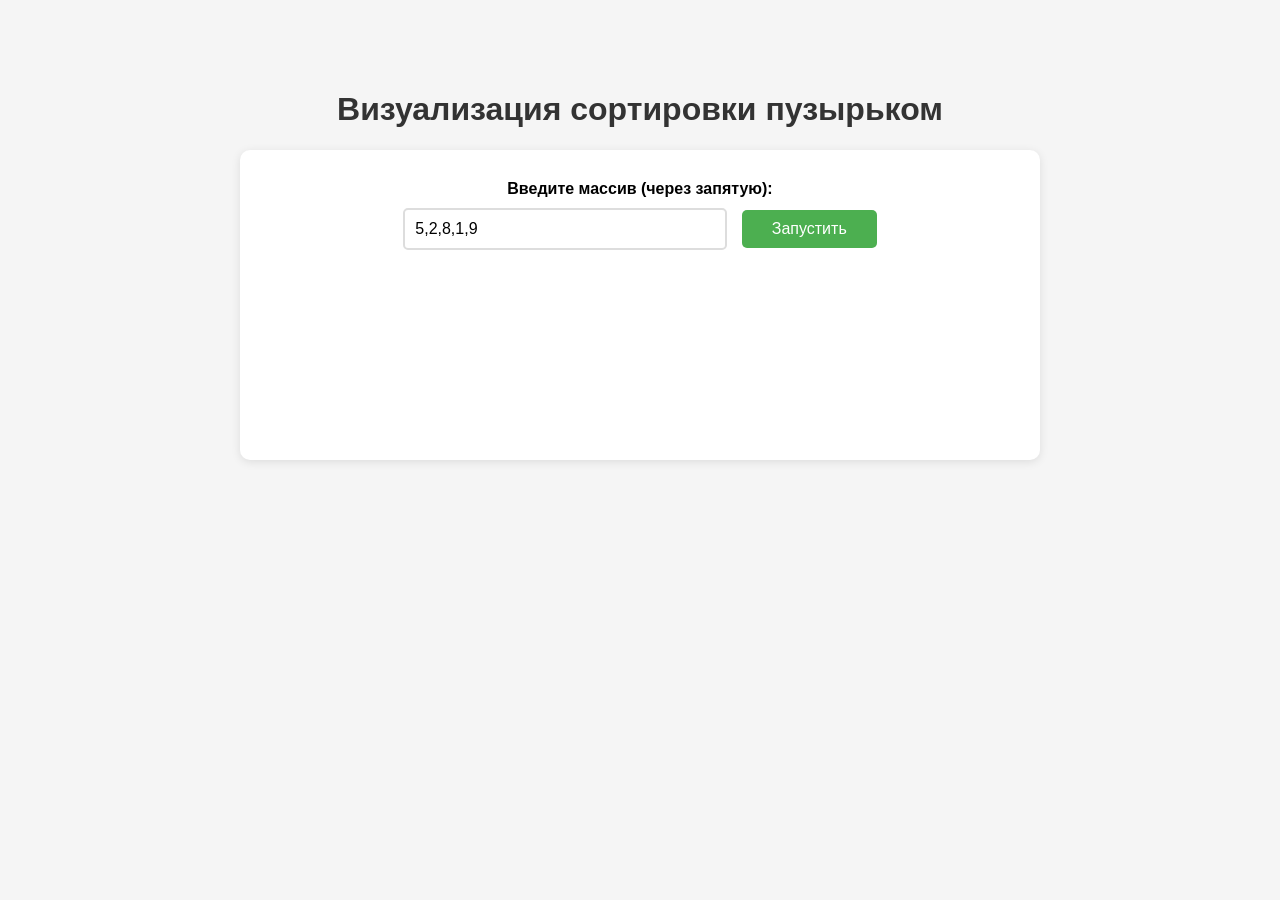
==== src/AlgoViz.Client/index.html @ 1e24cc72 "Добавлен фронт сделанный с ai Не вижу смысла делать фронт самому на данном этапе" ====
<!DOCTYPE html>
<html lang="ru">

<head>
    <meta charset="UTF-8">
    <meta name="viewport" content="width=device-width, initial-scale=1.0">
    <title>AlgoViz - Bubble Sort</title>
    <link rel="stylesheet" href="style.css">
</head>

<body>
    <h1>Визуализация сортировки пузырьком</h1>

    <div class="container">
        <div class="input-section">
            <label for="arrayInput">Введите массив (через запятую):</label>
            <input type="text" id="arrayInput" placeholder="5,2,8,1,9" value="5,2,8,1,9">
            <button id="runButton" onclick="runSort()">Запустить</button>
        </div>

        <div id="stepDescription"></div>

        <div id="visualization" class="visualization"></div>
    </div>

    <script src="script.js"></script>
</body>

</html>
---- src/AlgoViz.Client/style.css ----
body {
    font-family: Arial, sans-serif;
    max-width: 800px;
    margin: 50px auto;
    padding: 20px;
    background: #f5f5f5;
}

h1 {
    text-align: center;
    color: #333;
}

.container {
    background: white;
    padding: 30px;
    border-radius: 10px;
    box-shadow: 0 2px 10px rgba(0, 0, 0, 0.1);
}

.input-section {
    margin-bottom: 30px;
    text-align: center;
}

label {
    display: block;
    margin-bottom: 10px;
    font-weight: bold;
}

#arrayInput {
    padding: 10px;
    width: 300px;
    font-size: 16px;
    border: 2px solid #ddd;
    border-radius: 5px;
}

button {
    padding: 10px 30px;
    margin-left: 10px;
    font-size: 16px;
    background: #4CAF50;
    color: white;
    border: none;
    border-radius: 5px;
    cursor: pointer;
}

button:hover {
    background: #45a049;
}

#stepDescription {
    text-align: center;
    font-size: 18px;
    margin: 20px 0;
    min-height: 30px;
    color: #555;
}

.visualization {
    display: flex;
    justify-content: center;
    gap: 10px;
    min-height: 100px;
    align-items: flex-end;
}

.array-item {
    width: 60px;
    height: 60px;
    display: flex;
    align-items: center;
    justify-content: center;
    background: #2196F3;
    color: white;
    font-size: 24px;
    font-weight: bold;
    border-radius: 5px;
    transition: all 0.3s ease;
}

.compared {
    background: #FF9800;
    transform: scale(1.1);
}

.swapped {
    background: #4CAF50;
    transform: scale(1.1);
}
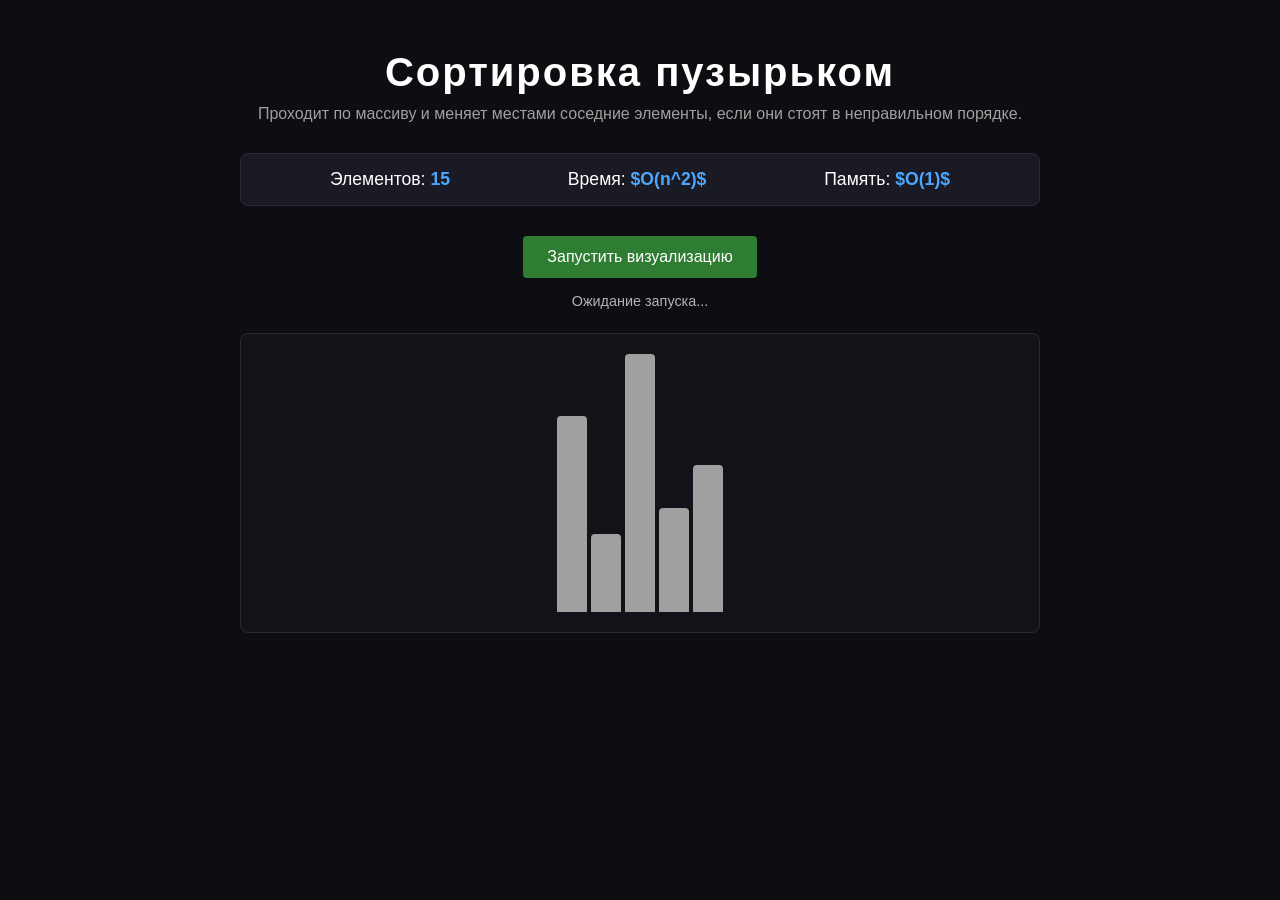
==== commit 48a96889: "refactor: немного изменён фронт" ====
--- a/src/AlgoViz.Client/index.html
+++ b/src/AlgoViz.Client/index.html
@@ -1,29 +1,31 @@
 <!DOCTYPE html>
 <html lang="ru">
-
 <head>
     <meta charset="UTF-8">
     <meta name="viewport" content="width=device-width, initial-scale=1.0">
-    <title>AlgoViz - Bubble Sort</title>
+    <title>AlgoViz - Сортировка</title>
     <link rel="stylesheet" href="style.css">
 </head>
-
 <body>
-    <h1>Визуализация сортировки пузырьком</h1>
-
     <div class="container">
-        <div class="input-section">
-            <label for="arrayInput">Введите массив (через запятую):</label>
-            <input type="text" id="arrayInput" placeholder="5,2,8,1,9" value="5,2,8,1,9">
-            <button id="runButton" onclick="runSort()">Запустить</button>
+        <h1>Сортировка пузырьком</h1>
+        <p class="description">Проходит по массиву и меняет местами соседние элементы, если они стоят в неправильном порядке.</p>
+        
+        <div class="stats-panel">
+            <span>Элементов: <span id="el-count" class="highlight">15</span></span>
+            <span>Время: <span class="highlight">$O(n^2)$</span></span>
+            <span>Память: <span class="highlight">$O(1)$</span></span>
         </div>
 
-        <div id="stepDescription"></div>
+        <div class="controls">
+            <button id="start-btn">Запустить визуализацию</button>
+            <p id="status-text">Ожидание запуска...</p>
+        </div>
 
-        <div id="visualization" class="visualization"></div>
+        <div id="visualization-container" class="visualization-container">
+            </div>
     </div>
 
     <script src="script.js"></script>
 </body>
-
 </html>
--- a/src/AlgoViz.Client/style.css
+++ b/src/AlgoViz.Client/style.css
@@ -1,93 +1,102 @@
+* {
+    box-sizing: border-box;
+    margin: 0;
+    padding: 0;
+    font-family: 'Segoe UI', Tahoma, Geneva, Verdana, sans-serif;
+}
+
 body {
-    font-family: Arial, sans-serif;
-    max-width: 800px;
-    margin: 50px auto;
-    padding: 20px;
-    background: #f5f5f5;
+    background-color: #0d0d12;
+    color: #ffffff;
+    display: flex;
+    justify-content: center;
+    padding-top: 50px;
+    min-height: 100vh;
+}
+
+.container {
+    width: 800px;
+    text-align: center;
 }
 
 h1 {
-    text-align: center;
-    color: #333;
+    font-size: 2.5rem;
+    letter-spacing: 2px;
+    margin-bottom: 10px;
 }
 
-.container {
-    background: white;
-    padding: 30px;
-    border-radius: 10px;
-    box-shadow: 0 2px 10px rgba(0, 0, 0, 0.1);
+.description {
+    color: #a0a0a0;
+    margin-bottom: 30px;
 }
 
-.input-section {
+.stats-panel {
+    background-color: #1a1a24;
+    border: 1px solid #2a2a35;
+    border-radius: 8px;
+    padding: 15px 30px;
+    display: flex;
+    justify-content: space-around;
     margin-bottom: 30px;
-    text-align: center;
+    font-size: 1.1rem;
 }
 
-label {
-    display: block;
-    margin-bottom: 10px;
+.highlight {
+    color: #4da6ff;
     font-weight: bold;
 }
 
-#arrayInput {
-    padding: 10px;
-    width: 300px;
-    font-size: 16px;
-    border: 2px solid #ddd;
-    border-radius: 5px;
+.controls {
+    margin-bottom: 20px;
 }
 
 button {
-    padding: 10px 30px;
-    margin-left: 10px;
-    font-size: 16px;
-    background: #4CAF50;
+    background-color: #2e7d32;
     color: white;
     border: none;
-    border-radius: 5px;
+    padding: 12px 24px;
+    font-size: 1rem;
+    border-radius: 4px;
     cursor: pointer;
+    transition: background-color 0.3s;
 }
 
 button:hover {
-    background: #45a049;
+    background-color: #1b5e20;
 }
 
-#stepDescription {
-    text-align: center;
-    font-size: 18px;
-    margin: 20px 0;
-    min-height: 30px;
-    color: #555;
+button:disabled {
+    background-color: #555;
+    cursor: not-allowed;
 }
 
-.visualization {
-    display: flex;
-    justify-content: center;
-    gap: 10px;
-    min-height: 100px;
-    align-items: flex-end;
+#status-text {
+    margin-top: 15px;
+    color: #b3b3b3;
+    font-size: 0.9rem;
+    height: 20px;
 }
 
-.array-item {
-    width: 60px;
-    height: 60px;
+.visualization-container {
+    height: 300px;
+    background-color: #121218;
+    border: 1px solid #2a2a35;
+    border-radius: 8px;
     display: flex;
-    align-items: center;
+    align-items: flex-end;
     justify-content: center;
-    background: #2196F3;
-    color: white;
-    font-size: 24px;
-    font-weight: bold;
-    border-radius: 5px;
-    transition: all 0.3s ease;
+    padding: 20px;
+    gap: 4px;
 }
 
-.compared {
-    background: #FF9800;
-    transform: scale(1.1);
+.bar {
+    width: 30px;
+    background-color: #a0a0a0; /* Базовый серый цвет */
+    border-radius: 4px 4px 0 0;
+    transition: background-color 0.1s;
 }
 
-.swapped {
-    background: #4CAF50;
-    transform: scale(1.1);
-}+/* Цвета для состояний анимации */
+.bar.sorted { background-color: #8bc34a; } /* Зеленый - отсортировано */
+.bar.compared { background-color: #ffeb3b; } /* Желтый - сравнение */
+.bar.swapped { background-color: #ff4081; } /* Розовый - обмен (как на фото) */
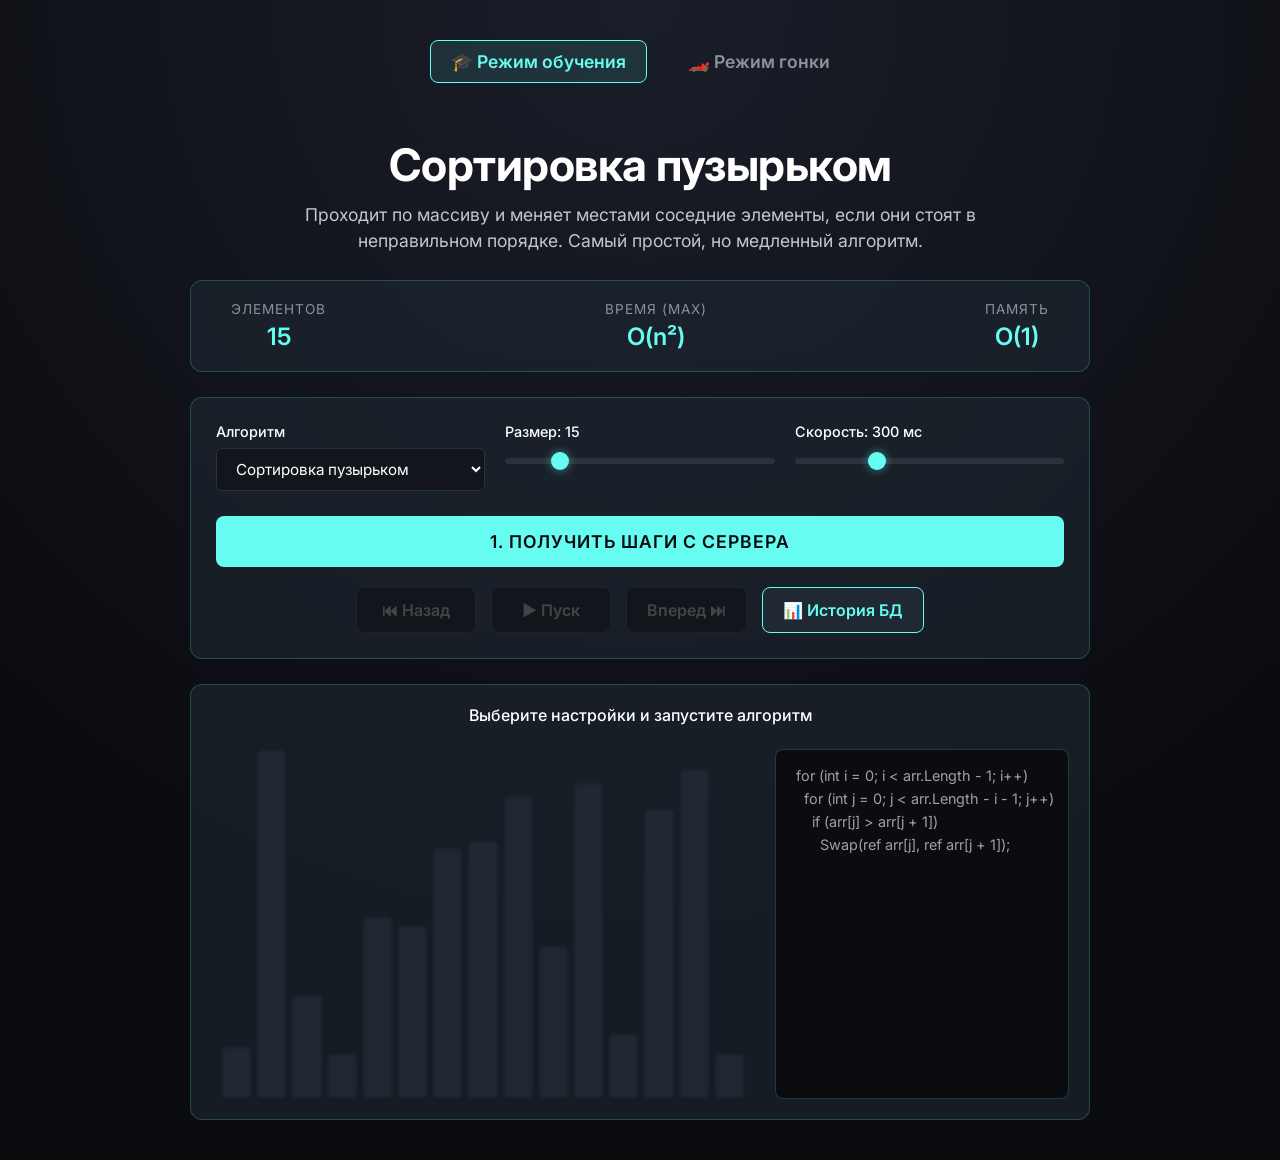
==== commit 5db493ba: "Масштабное обновление, превращающее визуализатор в полноценный образовательный продукт.  Бэкенд (C# " ====
--- a/src/AlgoViz.Client/index.html
+++ b/src/AlgoViz.Client/index.html
@@ -3,28 +3,105 @@
 <head>
     <meta charset="UTF-8">
     <meta name="viewport" content="width=device-width, initial-scale=1.0">
-    <title>AlgoViz - Сортировка</title>
+    <title>AlgoViz - Визуализатор алгоритмов</title>
+    <link href="https://fonts.googleapis.com/css2?family=Inter:wght@400;500;600;700&display=swap" rel="stylesheet">
     <link rel="stylesheet" href="style.css">
 </head>
 <body>
     <div class="container">
-        <h1>Сортировка пузырьком</h1>
-        <p class="description">Проходит по массиву и меняет местами соседние элементы, если они стоят в неправильном порядке.</p>
+        <nav class="top-nav">
+            <a href="index.html" class="nav-link active">🎓 Режим обучения</a>
+            <a href="race.html" class="nav-link">🏎️ Режим гонки</a>
+        </nav>
+        <div class="header-info">
+            <h1 id="algo-title">Сортировка пузырьком</h1>
+            <p id="algo-desc" class="description">Проходит по массиву и меняет местами соседние элементы, если они стоят в неправильном порядке.</p>
+        </div>
         
         <div class="stats-panel">
-            <span>Элементов: <span id="el-count" class="highlight">15</span></span>
-            <span>Время: <span class="highlight">$O(n^2)$</span></span>
-            <span>Память: <span class="highlight">$O(1)$</span></span>
+            <div class="stat-box">
+                <span class="stat-label">Элементов</span>
+                <span id="el-count" class="stat-value highlight">15</span>
+            </div>
+            <div class="stat-box">
+                <span class="stat-label">Время (Max)</span>
+                <span id="time-complexity" class="stat-value highlight">O(n²)</span>
+            </div>
+            <div class="stat-box">
+                <span class="stat-label">Память</span>
+                <span id="space-complexity" class="stat-value highlight">O(1)</span>
+            </div>
         </div>
 
-        <div class="controls">
-            <button id="start-btn">Запустить визуализацию</button>
-            <p id="status-text">Ожидание запуска...</p>
+        <div class="dashboard-panel">
+            <div class="controls-grid">
+                <div class="control-group">
+                    <label>Алгоритм</label>
+                    <select id="algorithmSelect" class="modern-select">
+                        <option value="bubble">Сортировка пузырьком</option>
+                        <option value="selection">Сортировка выбором</option>
+                        <option value="quick">Быстрая сортировка</option>
+                        <option value="merge">Сортировка слиянием</option>
+                    </select>
+                </div>
+
+                <div class="control-group">
+                    <label for="sizeSlider">Размер: <span id="sizeValue">15</span></label>
+                    <input type="range" id="sizeSlider" min="5" max="60" value="15" class="modern-slider">
+                </div>
+
+                <div class="control-group">
+                    <label for="speedSlider">Скорость: <span id="speedValue">300</span> мс</label>
+                    <input type="range" id="speedSlider" min="10" max="1000" value="300" step="10" class="modern-slider">
+                </div>
+            </div>
+            
+           <div class="action-row">
+                <button id="start-btn" class="glow-on-hover">1. Получить шаги с сервера</button>
+            </div>
+
+            <div class="player-controls">
+                <button id="btn-prev" class="player-btn" disabled>⏮ Назад</button>
+                <button id="btn-play-pause" class="player-btn" disabled>▶ Пуск</button>
+                <button id="btn-next" class="player-btn" disabled>Вперед ⏭</button>
+                <button id="btn-history" class="player-btn" style="border-color: var(--accent);">📊 История БД</button>
+            </div>
         </div>
 
-        <div id="visualization-container" class="visualization-container">
+        <div class="visualization-wrapper">
+            <p id="status-text">Выберите настройки и запустите алгоритм</p>
+    
+            <div class="viz-and-code-layout">
+                <div id="visualization-container" class="visualization-container"></div>
+        
+                <div class="code-panel">
+                    <pre id="code-block">
+                        </pre>
+                </div>
             </div>
+        </div>
     </div>
+
+    <div id="history-modal" class="modal">
+    <div class="modal-content">
+        <span class="close-btn" id="close-history">&times;</span>
+        <h2>История запусков (PostgreSQL)</h2>
+        <div class="table-container">
+            <table class="history-table">
+                <thead>
+                    <tr>
+                        <th>ID</th>
+                        <th>Алгоритм</th>
+                        <th>Размер</th>
+                        <th>Шагов</th>
+                        <th>Время запуска</th>
+                    </tr>
+                </thead>
+                <tbody id="history-tbody"></tbody>
+            </table>
+        </div>
+    </div>
+</div>
 
     <script src="script.js"></script>
 </body>
--- a/src/AlgoViz.Client/style.css
+++ b/src/AlgoViz.Client/style.css
@@ -1,102 +1,441 @@
+:root {
+    --bg-color: #0b0c10;
+    --panel-bg: rgba(31, 40, 51, 0.6);
+    --border-color: rgba(102, 252, 241, 0.2);
+    --text-main: #c5c6c7;
+    --text-light: #ffffff;
+    --accent: #66fcf1;
+    --accent-hover: #45a29e;
+    
+    /* Цвета анимации */
+    --bar-default: #1f2833;
+    --bar-compared: #f2a900;
+    --bar-swapped: #ff4081;
+    --bar-sorted: #00e676;
+}
+
 * {
     box-sizing: border-box;
     margin: 0;
     padding: 0;
-    font-family: 'Segoe UI', Tahoma, Geneva, Verdana, sans-serif;
+    font-family: 'Inter', sans-serif;
 }
 
 body {
-    background-color: #0d0d12;
-    color: #ffffff;
+    background-color: var(--bg-color);
+    color: var(--text-main);
     display: flex;
     justify-content: center;
-    padding-top: 50px;
+    padding: 40px 20px;
     min-height: 100vh;
+    background-image: radial-gradient(circle at 50% 0%, #1a1e29 0%, transparent 70%);
 }
 
 .container {
-    width: 800px;
+    width: 100%;
+    max-width: 900px;
+    display: flex;
+    flex-direction: column;
+    gap: 25px;
+}
+
+.header-info {
     text-align: center;
 }
 
 h1 {
-    font-size: 2.5rem;
-    letter-spacing: 2px;
+    color: var(--text-light);
+    font-size: 2.8rem;
+    font-weight: 700;
     margin-bottom: 10px;
+    letter-spacing: -0.5px;
 }
 
 .description {
-    color: #a0a0a0;
-    margin-bottom: 30px;
-}
-
+    font-size: 1.1rem;
+    line-height: 1.5;
+    max-width: 700px;
+    margin: 0 auto;
+}
+
+/* Статистика */
 .stats-panel {
-    background-color: #1a1a24;
-    border: 1px solid #2a2a35;
+    display: flex;
+    justify-content: space-between;
+    background: var(--panel-bg);
+    backdrop-filter: blur(10px);
+    border: 1px solid var(--border-color);
+    border-radius: 12px;
+    padding: 20px 40px;
+}
+
+.stat-box {
+    display: flex;
+    flex-direction: column;
+    align-items: center;
+    gap: 5px;
+}
+
+.stat-label {
+    font-size: 0.85rem;
+    text-transform: uppercase;
+    letter-spacing: 1px;
+    color: #8b929a;
+}
+
+.stat-value {
+    font-size: 1.5rem;
+    font-weight: 600;
+    color: var(--accent);
+}
+
+/* Панель управления */
+.dashboard-panel {
+    background: var(--panel-bg);
+    backdrop-filter: blur(10px);
+    border: 1px solid var(--border-color);
+    border-radius: 12px;
+    padding: 25px;
+}
+
+.controls-grid {
+    display: grid;
+    grid-template-columns: repeat(3, 1fr);
+    gap: 20px;
+    margin-bottom: 25px;
+}
+
+.control-group {
+    display: flex;
+    flex-direction: column;
+    gap: 8px;
+}
+
+label {
+    font-size: 0.9rem;
+    color: var(--text-light);
+    font-weight: 500;
+}
+
+.modern-select {
+    width: 100%;
+    padding: 10px 15px;
+    background-color: #12161c;
+    color: var(--text-light);
+    border: 1px solid #2a323d;
+    border-radius: 6px;
+    font-size: 0.95rem;
+    outline: none;
+    cursor: pointer;
+}
+
+.modern-slider {
+    -webkit-appearance: none;
+    width: 100%;
+    height: 6px;
+    background: #2a323d;
+    border-radius: 3px;
+    outline: none;
+    margin-top: 10px;
+}
+
+.modern-slider::-webkit-slider-thumb {
+    -webkit-appearance: none;
+    appearance: none;
+    width: 18px;
+    height: 18px;
+    border-radius: 50%;
+    background: var(--accent);
+    cursor: pointer;
+    box-shadow: 0 0 10px rgba(102, 252, 241, 0.5);
+}
+
+.action-row {
+    display: flex;
+    justify-content: center;
+}
+
+.glow-on-hover {
+    width: 100%;
+    padding: 15px;
+    border: none;
+    outline: none;
+    color: #0b0c10;
+    background: var(--accent);
+    cursor: pointer;
+    position: relative;
+    z-index: 0;
     border-radius: 8px;
-    padding: 15px 30px;
-    display: flex;
-    justify-content: space-around;
-    margin-bottom: 30px;
     font-size: 1.1rem;
-}
-
-.highlight {
-    color: #4da6ff;
-    font-weight: bold;
-}
-
-.controls {
+    font-weight: 600;
+    text-transform: uppercase;
+    letter-spacing: 1px;
+    transition: all 0.3s ease;
+}
+
+.glow-on-hover:hover {
+    background: var(--accent-hover);
+    box-shadow: 0 0 15px var(--accent-hover);
+}
+
+.glow-on-hover:disabled {
+    background: #2a323d;
+    color: #555;
+    cursor: not-allowed;
+    box-shadow: none;
+}
+
+/* Визуализация */
+.visualization-wrapper {
+    background: var(--panel-bg);
+    border: 1px solid var(--border-color);
+    border-radius: 12px;
+    padding: 20px;
+}
+
+#status-text {
+    text-align: center;
+    color: var(--text-light);
+    font-weight: 500;
     margin-bottom: 20px;
-}
-
-button {
-    background-color: #2e7d32;
-    color: white;
-    border: none;
-    padding: 12px 24px;
-    font-size: 1rem;
-    border-radius: 4px;
-    cursor: pointer;
-    transition: background-color 0.3s;
-}
-
-button:hover {
-    background-color: #1b5e20;
-}
-
-button:disabled {
-    background-color: #555;
-    cursor: not-allowed;
-}
-
-#status-text {
-    margin-top: 15px;
-    color: #b3b3b3;
-    font-size: 0.9rem;
-    height: 20px;
+    min-height: 24px;
 }
 
 .visualization-container {
-    height: 300px;
-    background-color: #121218;
-    border: 1px solid #2a2a35;
-    border-radius: 8px;
+    height: 350px;
     display: flex;
     align-items: flex-end;
     justify-content: center;
+    gap: 4px;
+    padding: 0 10px;
+}
+
+.bar {
+    flex: 1;
+    background-color: var(--bar-default);
+    border-radius: 4px 4px 0 0;
+    transition: background-color 0.15s ease, height 0.15s ease;
+    box-shadow: inset 0 0 5px rgba(0,0,0,0.5);
+}
+
+/* Неоновые эффекты состояний */
+.bar.compared { 
+    background-color: var(--bar-compared); 
+    box-shadow: 0 0 15px var(--bar-compared);
+}
+.bar.swapped { 
+    background-color: var(--bar-swapped); 
+    box-shadow: 0 0 15px var(--bar-swapped);
+}
+.bar.sorted { 
+    background-color: var(--bar-sorted); 
+    box-shadow: 0 0 15px var(--bar-sorted);
+}
+
+/* Стили для плеера управления */
+.player-controls {
+    display: flex;
+    justify-content: center;
+    gap: 15px;
+    margin-top: 20px;
+}
+
+.player-btn {
+    background-color: #1f2833;
+    color: var(--accent);
+    border: 1px solid var(--border-color);
+    padding: 12px 20px;
+    border-radius: 8px;
+    cursor: pointer;
+    font-weight: 600;
+    font-size: 1rem;
+    transition: all 0.2s ease;
+    min-width: 120px;
+}
+
+.player-btn:hover:not(:disabled) {
+    background-color: var(--accent);
+    color: #0b0c10;
+    box-shadow: 0 0 10px var(--accent-hover);
+}
+
+.player-btn:disabled {
+    background-color: #12161c;
+    color: #444;
+    border-color: #222;
+    cursor: not-allowed;
+    box-shadow: none;
+}
+
+/* --- МОДАЛЬНОЕ ОКНО ДАШБОРДА --- */
+.modal {
+    display: none; /* Скрыто по умолчанию */
+    position: fixed;
+    z-index: 1000;
+    left: 0;
+    top: 0;
+    width: 100%;
+    height: 100%;
+    background-color: rgba(11, 12, 16, 0.85); /* Полупрозрачный фон */
+    backdrop-filter: blur(5px);
+}
+
+.modal-content {
+    background-color: var(--panel-bg);
+    margin: 10% auto;
+    padding: 30px;
+    border: 1px solid var(--border-color);
+    border-radius: 12px;
+    width: 80%;
+    max-width: 800px;
+    box-shadow: 0 0 30px rgba(102, 252, 241, 0.1);
+    position: relative;
+    color: var(--text-light);
+}
+
+.modal-content h2 {
+    margin-bottom: 20px;
+    color: var(--accent);
+}
+
+.close-btn {
+    position: absolute;
+    top: 20px;
+    right: 25px;
+    color: #8b929a;
+    font-size: 28px;
+    font-weight: bold;
+    cursor: pointer;
+}
+
+.close-btn:hover {
+    color: #ff4081;
+}
+
+/* Таблица истории */
+.table-container {
+    max-height: 400px;
+    overflow-y: auto;
+}
+
+.history-table {
+    width: 100%;
+    border-collapse: collapse;
+    text-align: left;
+}
+
+.history-table th, .history-table td {
+    padding: 12px 15px;
+    border-bottom: 1px solid rgba(255, 255, 255, 0.05);
+}
+
+.history-table th {
+    background-color: rgba(0, 0, 0, 0.2);
+    color: var(--accent);
+    font-weight: 600;
+    position: sticky;
+    top: 0;
+}
+
+.history-table tr:hover {
+    background-color: rgba(255, 255, 255, 0.05);
+}
+
+/* --- СТИЛИ ДЛЯ ПАНЕЛИ КОДА --- */
+.viz-and-code-layout {
+    display: flex;
+    gap: 20px;
+}
+
+.visualization-container {
+    flex: 2; /* График занимает 2/3 ширины */
+    /* Убедись, что старая высота (height: 350px) и остальные свойства остались! */
+}
+
+.code-panel {
+    flex: 1; /* Код занимает 1/3 ширины */
+    background-color: #0b0c10;
+    border: 1px solid var(--border-color);
+    border-radius: 8px;
+    padding: 15px;
+    font-family: 'Courier New', Courier, monospace;
+    font-size: 0.9rem;
+    color: #a0a0a0;
+    overflow-x: auto;
+}
+
+.code-line {
+    padding: 2px 5px;
+    border-radius: 3px;
+    margin-bottom: 2px;
+    transition: all 0.2s ease;
+}
+
+/* Свечение активной строки кода */
+.code-line.active {
+    background-color: rgba(102, 252, 241, 0.2);
+    color: var(--accent);
+    box-shadow: inset 2px 0 0 var(--accent);
+    font-weight: bold;
+}
+
+.top-nav {
+    display: flex;
+    justify-content: center;
+    gap: 20px;
+    margin-bottom: 30px;
+}
+
+.nav-link {
+    color: #8b929a;
+    text-decoration: none;
+    font-size: 1.1rem;
+    font-weight: 600;
+    padding: 10px 20px;
+    border-radius: 8px;
+    transition: all 0.3s ease;
+    border: 1px solid transparent;
+}
+
+.nav-link:hover {
+    color: var(--text-light);
+    background-color: rgba(255, 255, 255, 0.05);
+}
+
+.nav-link.active {
+    color: var(--accent);
+    border-color: var(--accent);
+    background-color: rgba(102, 252, 241, 0.1);
+}
+
+/* --- СЕТКА ДЛЯ РЕЖИМА ГОНКИ --- */
+.race-layout {
+    display: flex;
+    gap: 20px;
+    margin-top: 20px;
+}
+
+.competitor {
+    flex: 1;
+    background: var(--panel-bg);
+    border: 1px solid var(--border-color);
+    border-radius: 12px;
     padding: 20px;
-    gap: 4px;
-}
-
-.bar {
-    width: 30px;
-    background-color: #a0a0a0; /* Базовый серый цвет */
-    border-radius: 4px 4px 0 0;
-    transition: background-color 0.1s;
-}
-
-/* Цвета для состояний анимации */
-.bar.sorted { background-color: #8bc34a; } /* Зеленый - отсортировано */
-.bar.compared { background-color: #ffeb3b; } /* Желтый - сравнение */
-.bar.swapped { background-color: #ff4081; } /* Розовый - обмен (как на фото) */+    display: flex;
+    flex-direction: column;
+    gap: 15px;
+}
+
+.competitor h3 {
+    text-align: center;
+    color: var(--text-light);
+    margin-bottom: 10px;
+}
+
+/* Делаем графики в гонке чуть компактнее */
+.competitor .visualization-container {
+    height: 250px;
+    min-height: 250px; /* Жестко фиксируем минимальную высоту */
+    flex-shrink: 0;    /* Запрещаем Flexbox'у сплющивать этот блок */
+    width: 100%;       /* Растягиваем на всю ширину карточки */
+}
